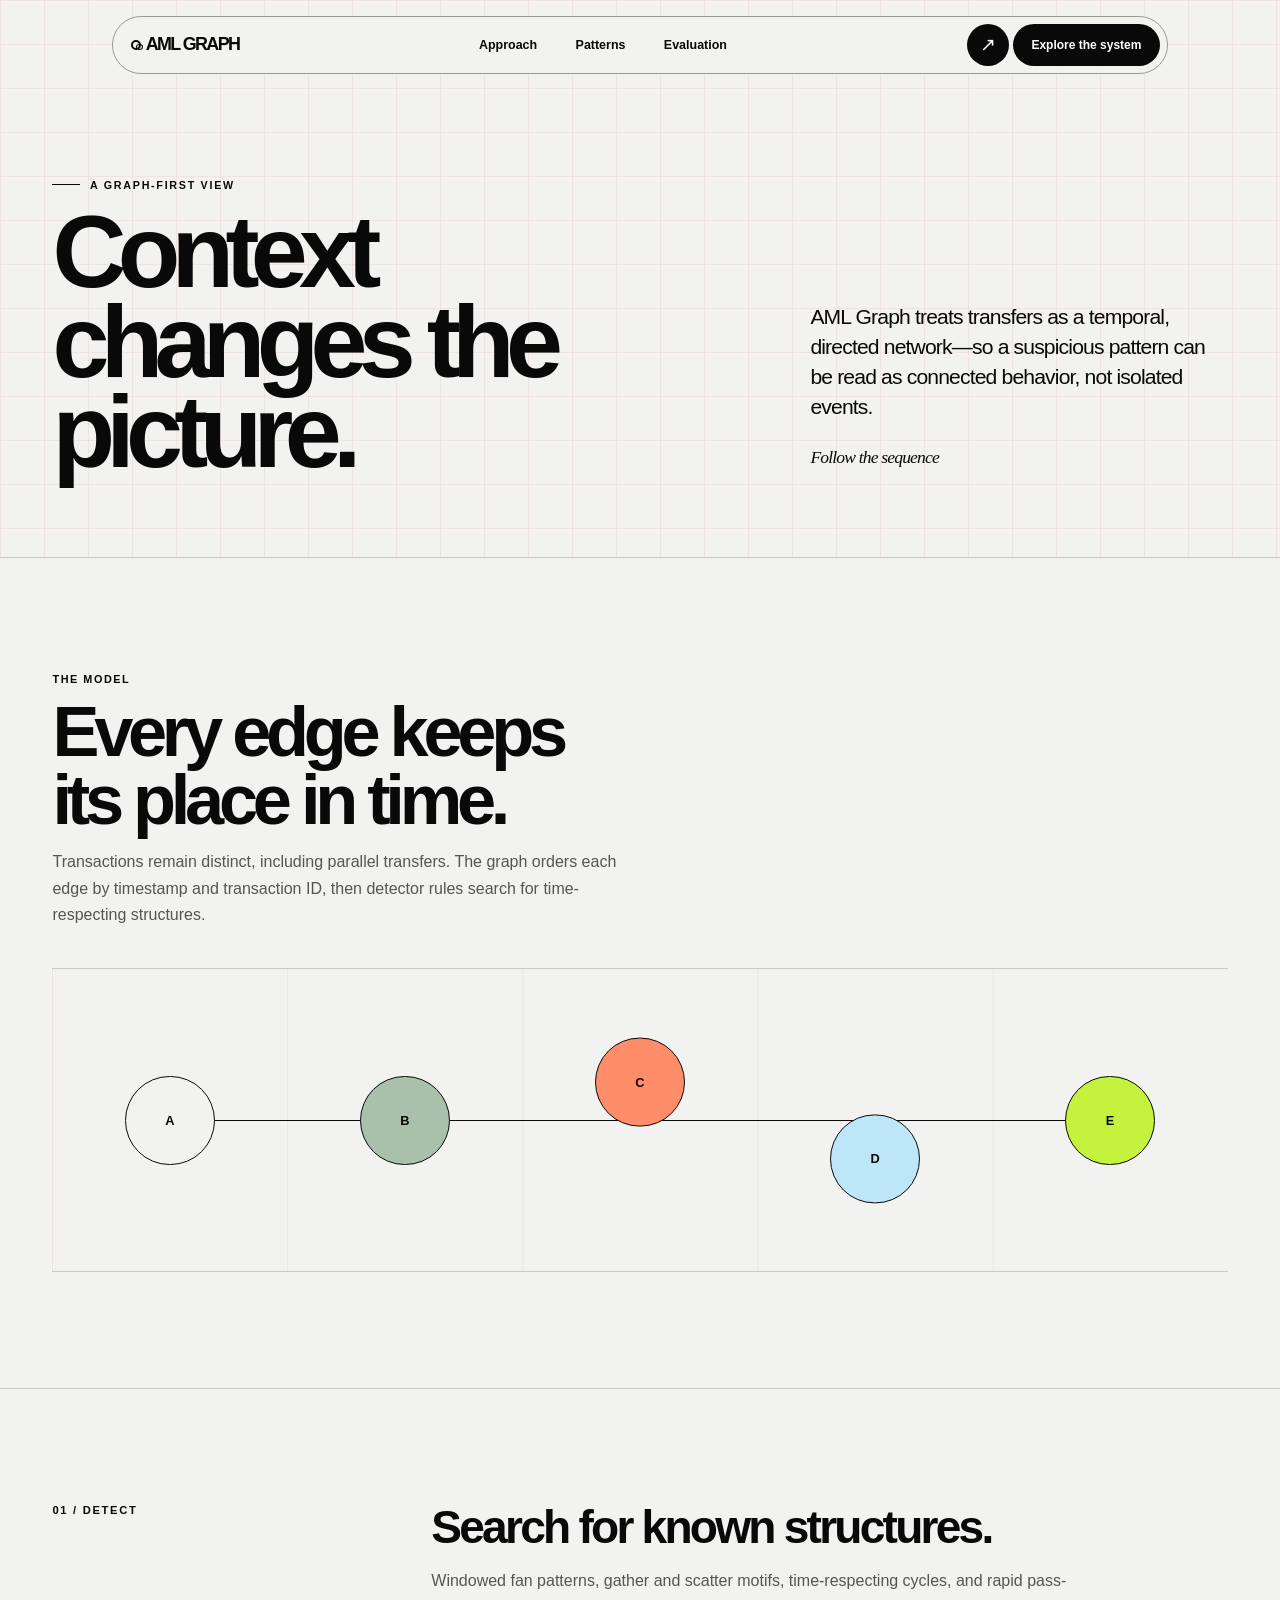
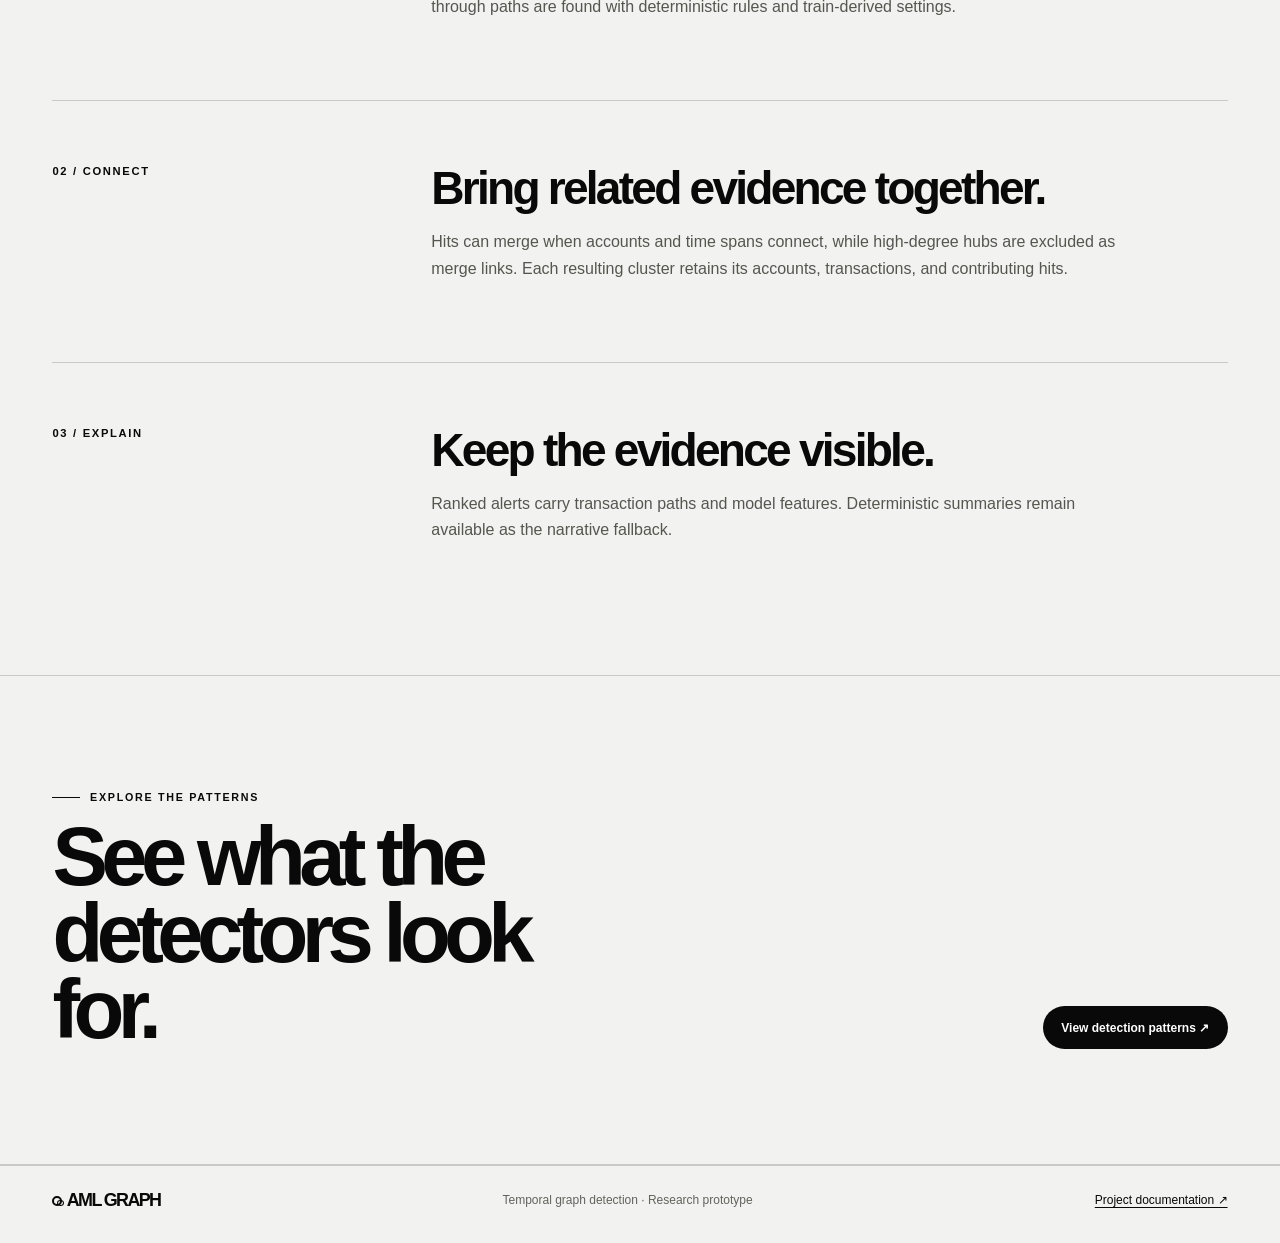
==== frontend/approach.html @ 9aa9f889 "frontend added" ====
<!doctype html>
<html lang="en"><head><meta charset="utf-8"><meta name="viewport" content="width=device-width,initial-scale=1"><meta name="theme-color" content="#f2f2f0"><meta name="description" content="How AML Graph follows connected transactions through time."><title>Approach — AML Graph</title><link rel="stylesheet" href="site-pages.css"></head>
<body>
  <header><nav class="site-nav" aria-label="Main navigation"><a class="wordmark" href="index.html"><span aria-hidden="true"></span>AML GRAPH</a><div class="nav-links" id="nav-links"><a href="approach.html" aria-current="page">Approach</a><a href="patterns.html">Patterns</a><a href="evaluation.html">Evaluation</a></div><div class="nav-actions"><a class="arrow-link" href="../README.md" aria-label="Read project documentation">↗</a><a class="nav-cta" href="index.html#workflow">Explore the system</a><button class="menu-toggle" aria-label="Open navigation" aria-expanded="false" aria-controls="nav-links">☰</button></div></nav></header>
  <main>
    <section class="page-hero"><div><p class="eyebrow">A graph-first view</p><h1>Context changes the picture.</h1></div><div class="page-intro"><p>AML Graph treats transfers as a temporal, directed network—so a suspicious pattern can be read as connected behavior, not isolated events.</p><span class="hand">Follow the sequence</span></div></section>
    <section class="page-section"><p class="section-kicker">The model</p><h2 class="section-title reveal">Every edge keeps its place in time.</h2><p class="section-lede reveal">Transactions remain distinct, including parallel transfers. The graph orders each edge by timestamp and transaction ID, then detector rules search for time-respecting structures.</p><div class="diagram reveal" role="img" aria-label="Five accounts connected by directed transaction paths"><span class="account">A</span><span class="account">B</span><span class="account">C</span><span class="account">D</span><span class="account">E</span></div></section>
    <section class="page-section"><div class="editorial-row reveal"><span class="step-number">01 / DETECT</span><div><h2>Search for known structures.</h2><p>Windowed fan patterns, gather and scatter motifs, time-respecting cycles, and rapid pass-through paths are found with deterministic rules and train-derived settings.</p></div></div><div class="editorial-row reveal"><span class="step-number">02 / CONNECT</span><div><h2>Bring related evidence together.</h2><p>Hits can merge when accounts and time spans connect, while high-degree hubs are excluded as merge links. Each resulting cluster retains its accounts, transactions, and contributing hits.</p></div></div><div class="editorial-row reveal"><span class="step-number">03 / EXPLAIN</span><div><h2>Keep the evidence visible.</h2><p>Ranked alerts carry transaction paths and model features. Deterministic summaries remain available as the narrative fallback.</p></div></div></section>
    <section class="page-section page-cta reveal"><div><p class="eyebrow">Explore the patterns</p><h2>See what the detectors look for.</h2></div><a class="nav-cta" href="patterns.html">View detection patterns ↗</a></section>
  </main><footer><a class="wordmark" href="index.html"><span aria-hidden="true"></span>AML GRAPH</a><p>Temporal graph detection · Research prototype</p><a href="../README.md">Project documentation ↗</a></footer><script src="site-pages.js" defer></script>
</body></html>
---- frontend/site-pages.css ----
/* Shared presentation for the informational pages; homepage styling stays local to index.html. */
:root { --paper:#f2f2f0; --ink:#080908; --line:#c9c9c5; --lime:#c4f23d; --sage:#a9c0aa; --sky:#bde6f8; --blue:#9fc4d5; --coral:#ff8d69; --apricot:#f3be78; --grid:rgba(207,120,101,.11); --pad:clamp(1.15rem,4.1vw,4.5rem); --sans:"Manrope","Avenir Next",Avenir,"Segoe UI",sans-serif; --hand:"Segoe Print","Bradley Hand",cursive; }
* { box-sizing:border-box; }
html { scroll-behavior:smooth; scroll-padding-top:6rem; }
body { margin:0; background:var(--paper); color:var(--ink); font-family:var(--sans); }
a { color:inherit; }
a:focus-visible,button:focus-visible { outline:3px solid var(--coral); outline-offset:4px; }
.site-nav { z-index:10; position:fixed; top:1rem; left:50%; transform:translateX(-50%); width:min(calc(100% - 2rem),66rem); min-height:3.6rem; padding:.35rem .45rem .35rem 1.15rem; display:flex; align-items:center; justify-content:space-between; gap:1rem; border:1px solid #999a96; border-radius:999px; background:rgba(242,242,240,.9); transition:width .35s ease,background .35s ease,box-shadow .35s ease; animation:nav-in .7s cubic-bezier(.2,.75,.25,1) both; }
.site-nav.is-scrolled { width:min(calc(100% - 2rem),61rem); background:rgba(242,242,240,.96); box-shadow:0 8px 30px rgba(0,0,0,.06); }
.wordmark { font-size:1.12rem; font-weight:850; letter-spacing:-.09em; text-decoration:none; white-space:nowrap; }
.wordmark span { display:inline-block; margin-right:.25em; width:.55em; height:.55em; border:2px solid currentColor; border-radius:50%; position:relative; }
.wordmark span::after { content:""; position:absolute; inset:2px -4px -2px 3px; border:1.5px solid currentColor; border-radius:50%; }
.nav-links { display:flex; align-items:center; gap:clamp(1rem,3vw,2.8rem); }
.nav-links a { text-decoration:none; font-size:.78rem; font-weight:650; transition:opacity .2s ease; }
.nav-links a:hover { opacity:.55; }
.nav-actions { display:flex; gap:.25rem; align-items:center; }
.nav-cta,.arrow-link { min-height:2.65rem; display:inline-flex; align-items:center; justify-content:center; text-decoration:none; }
.nav-cta { padding:0 1.15rem; border-radius:999px; background:var(--ink); color:white; font-size:.75rem; font-weight:700; transition:transform .2s ease,background .2s ease; }
.nav-cta:hover { transform:translateY(-2px); background:#30312e; }
.arrow-link { width:2.65rem; border-radius:50%; background:var(--ink); color:white; font-size:1.2rem; transition:transform .2s ease; }
.arrow-link:hover { transform:rotate(45deg); }
.menu-toggle { display:none; border:1px solid var(--line); background:transparent; border-radius:50%; width:2.7rem; height:2.7rem; font:inherit; }
.page-hero { padding:11rem var(--pad) 5rem; min-height:62vh; display:grid; grid-template-columns:1.1fr .7fr; gap:8vw; align-items:end; background-image:linear-gradient(to right,var(--grid) 1px,transparent 1px),linear-gradient(to bottom,var(--grid) 1px,transparent 1px); background-size:2.75rem 2.75rem; border-bottom:1px solid var(--line); }
.eyebrow { display:flex; gap:.65rem; align-items:center; margin:0 0 1rem; font-size:.67rem; font-weight:750; letter-spacing:.16em; text-transform:uppercase; }
.eyebrow::before { content:""; width:1.7rem; height:1px; background:currentColor; }
h1 { max-width:11ch; margin:0; font-size:clamp(3.5rem,8vw,8rem); line-height:.88; letter-spacing:-.085em; font-weight:760; }
.page-intro { max-width:29rem; padding-bottom:.35rem; font-size:clamp(1.1rem,1.65vw,1.5rem); line-height:1.42; letter-spacing:-.04em; }
.page-intro p { margin:0 0 1.2rem; }
.hand { font-family:var(--hand); font-style:italic; font-size:1.1rem; transform:rotate(-4deg); }
.page-section { padding:clamp(4.5rem,9vw,8rem) var(--pad); border-bottom:1px solid var(--line); }
.section-kicker { margin:0 0 .8rem; font-size:.68rem; font-weight:750; letter-spacing:.14em; text-transform:uppercase; }
.section-title { margin:0; max-width:15ch; font-size:clamp(2.5rem,5.5vw,5.4rem); letter-spacing:-.075em; line-height:.96; }
.section-lede { max-width:36rem; color:#555650; line-height:1.65; }
.editorial-row { display:grid; grid-template-columns:.55fr 1.45fr; gap:6vw; align-items:start; }
.editorial-row + .editorial-row { margin-top:4rem; padding-top:4rem; border-top:1px solid var(--line); }
.step-number { font-size:.7rem; letter-spacing:.15em; font-weight:750; }
.editorial-row h2 { margin:0; font-size:clamp(1.8rem,3.6vw,3.5rem); letter-spacing:-.06em; line-height:1.04; }
.editorial-row p { max-width:43rem; color:#555650; line-height:1.65; }
.diagram { min-height:19rem; margin-top:2.5rem; position:relative; display:grid; grid-template-columns:repeat(5,1fr); align-items:center; border-block:1px solid var(--line); background-image:linear-gradient(to right,var(--grid) 1px,transparent 1px); background-size:20% 100%; }
.diagram::before { content:""; position:absolute; left:10%; right:10%; top:50%; height:1px; background:var(--ink); }
.account { position:relative; z-index:1; justify-self:center; width:clamp(3.5rem,7vw,6rem); aspect-ratio:1; border:1px solid var(--ink); border-radius:50%; display:grid; place-items:center; background:var(--paper); font-size:.8rem; font-weight:750; }
.account:nth-of-type(2) { background:var(--sage); }.account:nth-of-type(3) { background:var(--coral); transform:translateY(-2.4rem); }.account:nth-of-type(4) { background:var(--sky); transform:translateY(2.4rem); }.account:nth-of-type(5) { background:var(--lime); }
.pattern-list { margin-top:3rem; border-top:1px solid var(--line); }
.pattern { display:grid; grid-template-columns:.42fr 1fr .8fr; gap:2rem; align-items:center; padding:1.5rem 0; border-bottom:1px solid var(--line); }
.pattern-index { color:#666760; font-size:.68rem; letter-spacing:.13em; }
.pattern h2 { margin:0; font-size:clamp(1.4rem,3vw,2.6rem); letter-spacing:-.06em; }
.pattern p { max-width:28rem; margin:.35rem 0 0; color:#555650; font-size:.9rem; line-height:1.5; }
.pattern-mark { width:5rem; height:5rem; justify-self:center; display:grid; place-items:center; font-size:2.7rem; font-weight:700; }
.pattern:nth-child(1) .pattern-mark { border-radius:50%; background:var(--lime); }
.pattern:nth-child(2) .pattern-mark { background:var(--sage); transform:rotate(45deg) scale(.7); }
.pattern:nth-child(3) .pattern-mark { border:1rem solid var(--coral); border-radius:50%; border-right-color:transparent; transform:rotate(-30deg); }
.pattern:nth-child(4) .pattern-mark { background:var(--sky); clip-path:polygon(0 0,100% 0,100% 100%,0 100%); }
.metric-grid { margin-top:3rem; display:grid; grid-template-columns:repeat(3,1fr); border-block:1px solid var(--line); }
.metric { padding:1.5rem 1.4rem 1.7rem 0; }
.metric + .metric { padding-left:1.4rem; border-left:1px solid var(--line); }
.metric strong { display:block; font-size:clamp(2.2rem,5vw,4.7rem); letter-spacing:-.08em; line-height:1; }
.metric span { display:block; margin-top:.65rem; color:#555650; font-size:.8rem; }
.note { padding:1rem 1.2rem; border-left:3px solid var(--coral); background:rgba(255,141,105,.1); max-width:55rem; line-height:1.55; }
.page-cta { display:flex; align-items:end; justify-content:space-between; gap:2rem; }
.page-cta h2 { max-width:12ch; margin:0; font-size:clamp(2.7rem,6.5vw,6rem); line-height:.92; letter-spacing:-.08em; }
footer { padding:1.5rem var(--pad) 2rem; border-top:1px solid var(--line); display:flex; justify-content:space-between; align-items:center; gap:1rem; font-size:.75rem; }
footer p { margin:0; color:#62635d; }
footer a:last-child { text-underline-offset:3px; }
.reveal { opacity:0; transform:translateY(18px); transition:opacity .7s ease,transform .7s cubic-bezier(.2,.7,.2,1); }
.reveal.is-visible { opacity:1; transform:translateY(0); }
@keyframes nav-in { from { opacity:0; transform:translate(-50%,-12px); } to { opacity:1; transform:translate(-50%,0); } }
@media(max-width:760px) {
 .site-nav { padding-left:.9rem; }.menu-toggle { display:inline-grid; place-items:center; }
 .nav-links { display:none; position:absolute; top:calc(100% + .55rem); left:0; right:0; padding:.65rem; border:1px solid var(--line); border-radius:1.2rem; background:var(--paper); box-shadow:0 14px 35px rgba(0,0,0,.09); }
 .nav-links.is-open { display:grid; gap:0; }.nav-links a { padding:.9rem; }.nav-cta { display:none; }
 .page-hero { padding-top:8.5rem; min-height:0; grid-template-columns:1fr; gap:1.4rem; }.page-intro { max-width:32rem; }
 .editorial-row { grid-template-columns:1fr; gap:.7rem; }.editorial-row + .editorial-row { margin-top:2.5rem; padding-top:2.5rem; }
 .diagram { min-height:14rem; }.pattern { grid-template-columns:2.3rem 1fr 3rem; gap:.75rem; }.pattern-mark { width:3.2rem; height:3.2rem; font-size:1.8rem; }
 .metric-grid { grid-template-columns:1fr; }.metric { padding:1.25rem 0; }.metric + .metric { padding-left:0; border-left:0; border-top:1px solid var(--line); }
 .page-cta,footer { align-items:flex-start; flex-direction:column; }
}
@media(prefers-reduced-motion:reduce) { *,*::before,*::after { scroll-behavior:auto!important; animation-duration:.01ms!important; animation-iteration-count:1!important; transition-duration:.01ms!important; }.reveal { opacity:1; transform:none; } }
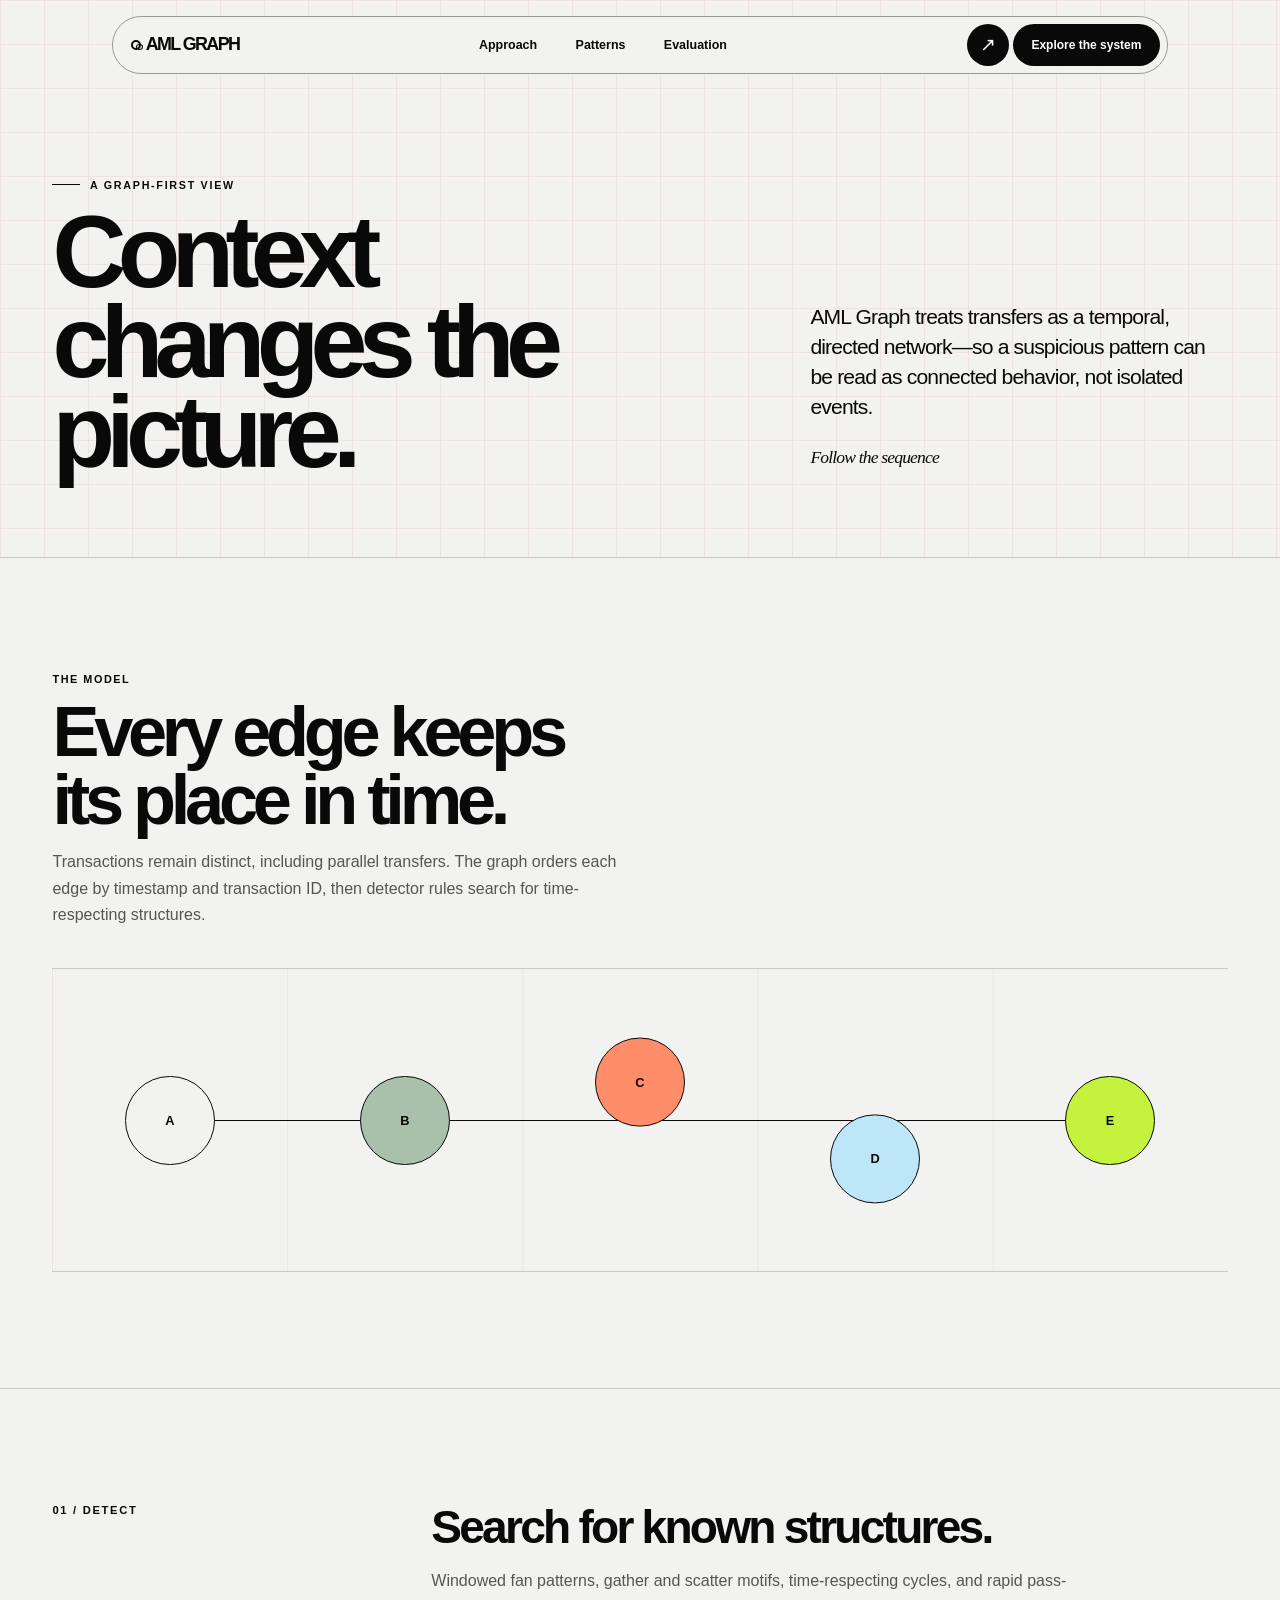
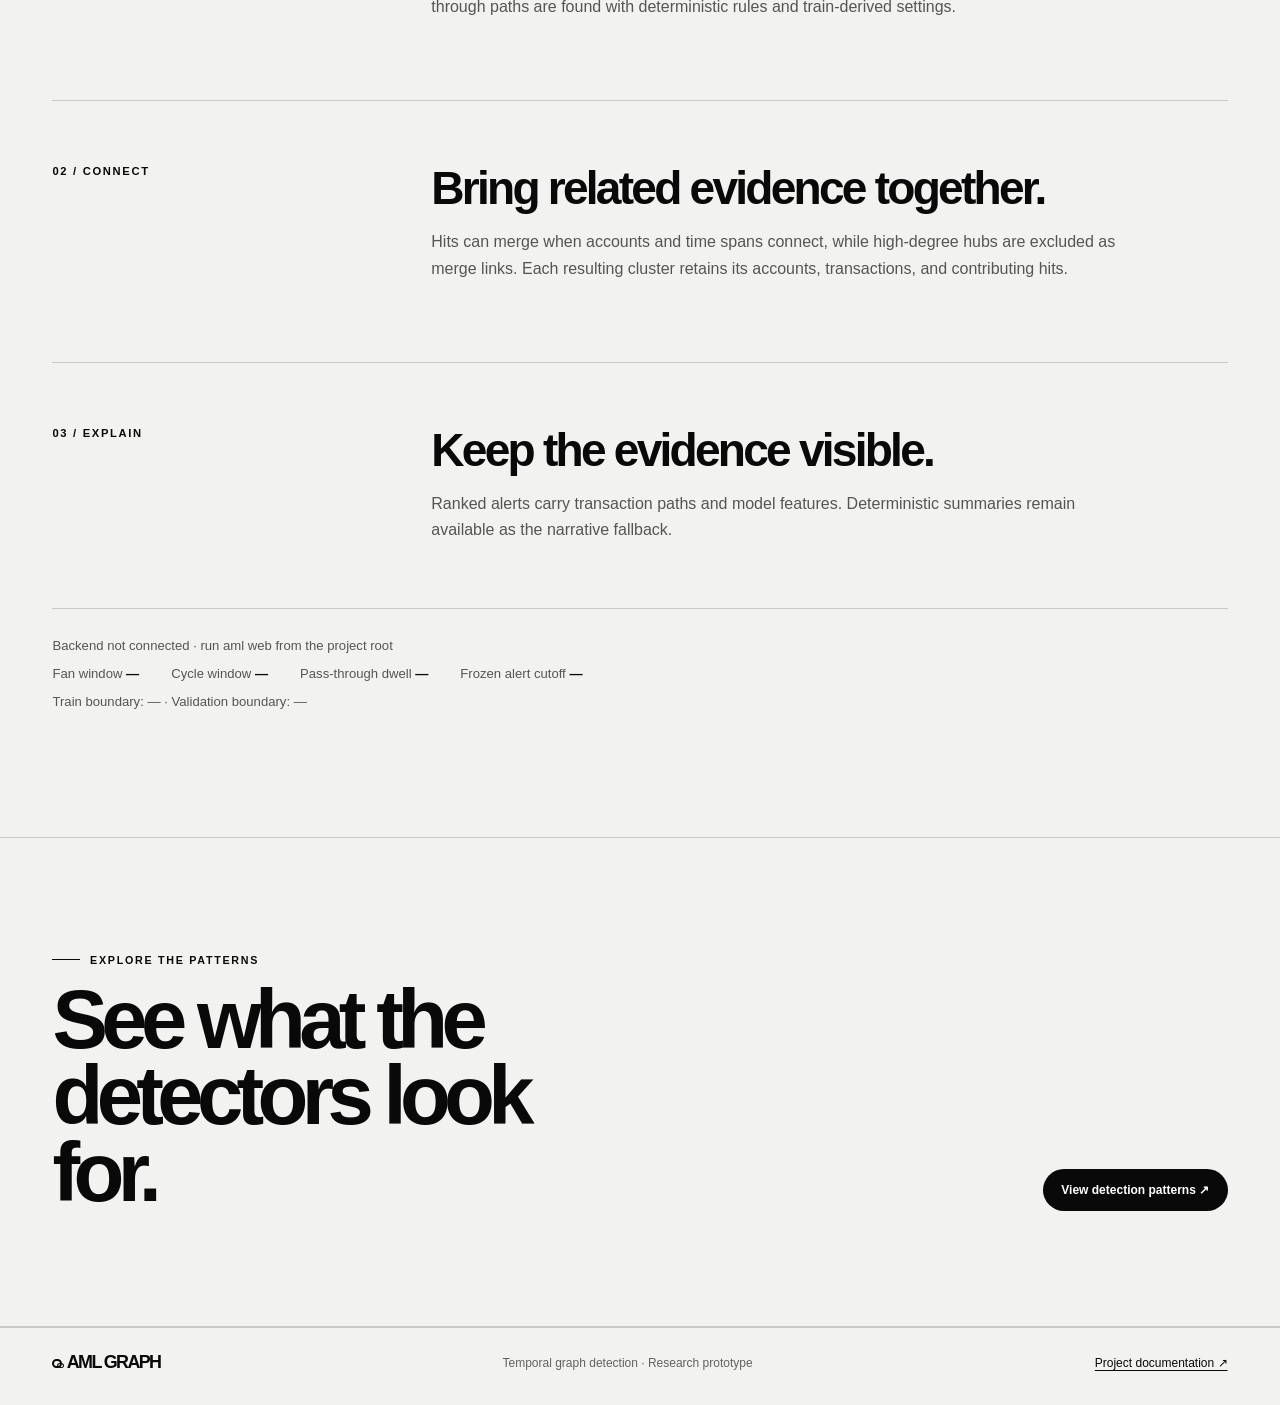
==== commit 0bdcb7d3: "feat: connect frontend and expand validation evaluation" ====
--- a/frontend/approach.html
+++ b/frontend/approach.html
@@ -1,11 +1,13 @@
 <!doctype html>
 <html lang="en"><head><meta charset="utf-8"><meta name="viewport" content="width=device-width,initial-scale=1"><meta name="theme-color" content="#f2f2f0"><meta name="description" content="How AML Graph follows connected transactions through time."><title>Approach — AML Graph</title><link rel="stylesheet" href="site-pages.css"></head>
-<body>
+<body data-page="approach">
   <header><nav class="site-nav" aria-label="Main navigation"><a class="wordmark" href="index.html"><span aria-hidden="true"></span>AML GRAPH</a><div class="nav-links" id="nav-links"><a href="approach.html" aria-current="page">Approach</a><a href="patterns.html">Patterns</a><a href="evaluation.html">Evaluation</a></div><div class="nav-actions"><a class="arrow-link" href="../README.md" aria-label="Read project documentation">↗</a><a class="nav-cta" href="index.html#workflow">Explore the system</a><button class="menu-toggle" aria-label="Open navigation" aria-expanded="false" aria-controls="nav-links">☰</button></div></nav></header>
   <main>
     <section class="page-hero"><div><p class="eyebrow">A graph-first view</p><h1>Context changes the picture.</h1></div><div class="page-intro"><p>AML Graph treats transfers as a temporal, directed network—so a suspicious pattern can be read as connected behavior, not isolated events.</p><span class="hand">Follow the sequence</span></div></section>
     <section class="page-section"><p class="section-kicker">The model</p><h2 class="section-title reveal">Every edge keeps its place in time.</h2><p class="section-lede reveal">Transactions remain distinct, including parallel transfers. The graph orders each edge by timestamp and transaction ID, then detector rules search for time-respecting structures.</p><div class="diagram reveal" role="img" aria-label="Five accounts connected by directed transaction paths"><span class="account">A</span><span class="account">B</span><span class="account">C</span><span class="account">D</span><span class="account">E</span></div></section>
-    <section class="page-section"><div class="editorial-row reveal"><span class="step-number">01 / DETECT</span><div><h2>Search for known structures.</h2><p>Windowed fan patterns, gather and scatter motifs, time-respecting cycles, and rapid pass-through paths are found with deterministic rules and train-derived settings.</p></div></div><div class="editorial-row reveal"><span class="step-number">02 / CONNECT</span><div><h2>Bring related evidence together.</h2><p>Hits can merge when accounts and time spans connect, while high-degree hubs are excluded as merge links. Each resulting cluster retains its accounts, transactions, and contributing hits.</p></div></div><div class="editorial-row reveal"><span class="step-number">03 / EXPLAIN</span><div><h2>Keep the evidence visible.</h2><p>Ranked alerts carry transaction paths and model features. Deterministic summaries remain available as the narrative fallback.</p></div></div></section>
+    <section class="page-section"><div class="editorial-row reveal"><span class="step-number">01 / DETECT</span><div><h2>Search for known structures.</h2><p>Windowed fan patterns, gather and scatter motifs, time-respecting cycles, and rapid pass-through paths are found with deterministic rules and train-derived settings.</p></div></div><div class="editorial-row reveal"><span class="step-number">02 / CONNECT</span><div><h2>Bring related evidence together.</h2><p>Hits can merge when accounts and time spans connect, while high-degree hubs are excluded as merge links. Each resulting cluster retains its accounts, transactions, and contributing hits.</p></div></div><div class="editorial-row reveal"><span class="step-number">03 / EXPLAIN</span><div><h2>Keep the evidence visible.</h2><p>Ranked alerts carry transaction paths and model features. Deterministic summaries remain available as the narrative fallback.</p></div></div>
+      <div class="runtime-settings"><p data-backend-status>Loading trained settings…</p><ul><li>Fan window <strong data-value="fan-window">—</strong></li><li>Cycle window <strong data-value="cycle-window">—</strong></li><li>Pass-through dwell <strong data-value="pass-window">—</strong></li><li>Frozen alert cutoff <strong data-value="cutoff">—</strong></li></ul><p>Train boundary: <time data-value="train-end">—</time> · Validation boundary: <time data-value="validation-end">—</time></p></div>
+    </section>
     <section class="page-section page-cta reveal"><div><p class="eyebrow">Explore the patterns</p><h2>See what the detectors look for.</h2></div><a class="nav-cta" href="patterns.html">View detection patterns ↗</a></section>
   </main><footer><a class="wordmark" href="index.html"><span aria-hidden="true"></span>AML GRAPH</a><p>Temporal graph detection · Research prototype</p><a href="../README.md">Project documentation ↗</a></footer><script src="site-pages.js" defer></script>
 </body></html>
--- a/frontend/site-pages.css
+++ b/frontend/site-pages.css
@@ -45,6 +45,7 @@
 .pattern-index { color:#666760; font-size:.68rem; letter-spacing:.13em; }
 .pattern h2 { margin:0; font-size:clamp(1.4rem,3vw,2.6rem); letter-spacing:-.06em; }
 .pattern p { max-width:28rem; margin:.35rem 0 0; color:#555650; font-size:.9rem; line-height:1.5; }
+.pattern-live { display:block; margin-top:.65rem; color:#555650; font-size:.72rem; }
 .pattern-mark { width:5rem; height:5rem; justify-self:center; display:grid; place-items:center; font-size:2.7rem; font-weight:700; }
 .pattern:nth-child(1) .pattern-mark { border-radius:50%; background:var(--lime); }
 .pattern:nth-child(2) .pattern-mark { background:var(--sage); transform:rotate(45deg) scale(.7); }
@@ -56,6 +57,12 @@
 .metric strong { display:block; font-size:clamp(2.2rem,5vw,4.7rem); letter-spacing:-.08em; line-height:1; }
 .metric span { display:block; margin-top:.65rem; color:#555650; font-size:.8rem; }
 .note { padding:1rem 1.2rem; border-left:3px solid var(--coral); background:rgba(255,141,105,.1); max-width:55rem; line-height:1.55; }
+.runtime-settings { margin-top:3rem; padding-top:1rem; border-top:1px solid var(--line); color:#555650; font-size:.82rem; }
+.runtime-settings ul { list-style:none; padding:0; display:flex; flex-wrap:wrap; gap:.75rem 2rem; }
+.runtime-settings strong { color:var(--ink); }
+.data-list { list-style:none; padding:0; margin:2rem 0 0; border-top:1px solid var(--line); }
+.data-list li { padding:1rem 0; display:flex; justify-content:space-between; gap:1rem; border-bottom:1px solid var(--line); font-size:.88rem; }
+.data-list li span:last-child { text-align:right; font-variant-numeric:tabular-nums; }
 .page-cta { display:flex; align-items:end; justify-content:space-between; gap:2rem; }
 .page-cta h2 { max-width:12ch; margin:0; font-size:clamp(2.7rem,6.5vw,6rem); line-height:.92; letter-spacing:-.08em; }
 footer { padding:1.5rem var(--pad) 2rem; border-top:1px solid var(--line); display:flex; justify-content:space-between; align-items:center; gap:1rem; font-size:.75rem; }
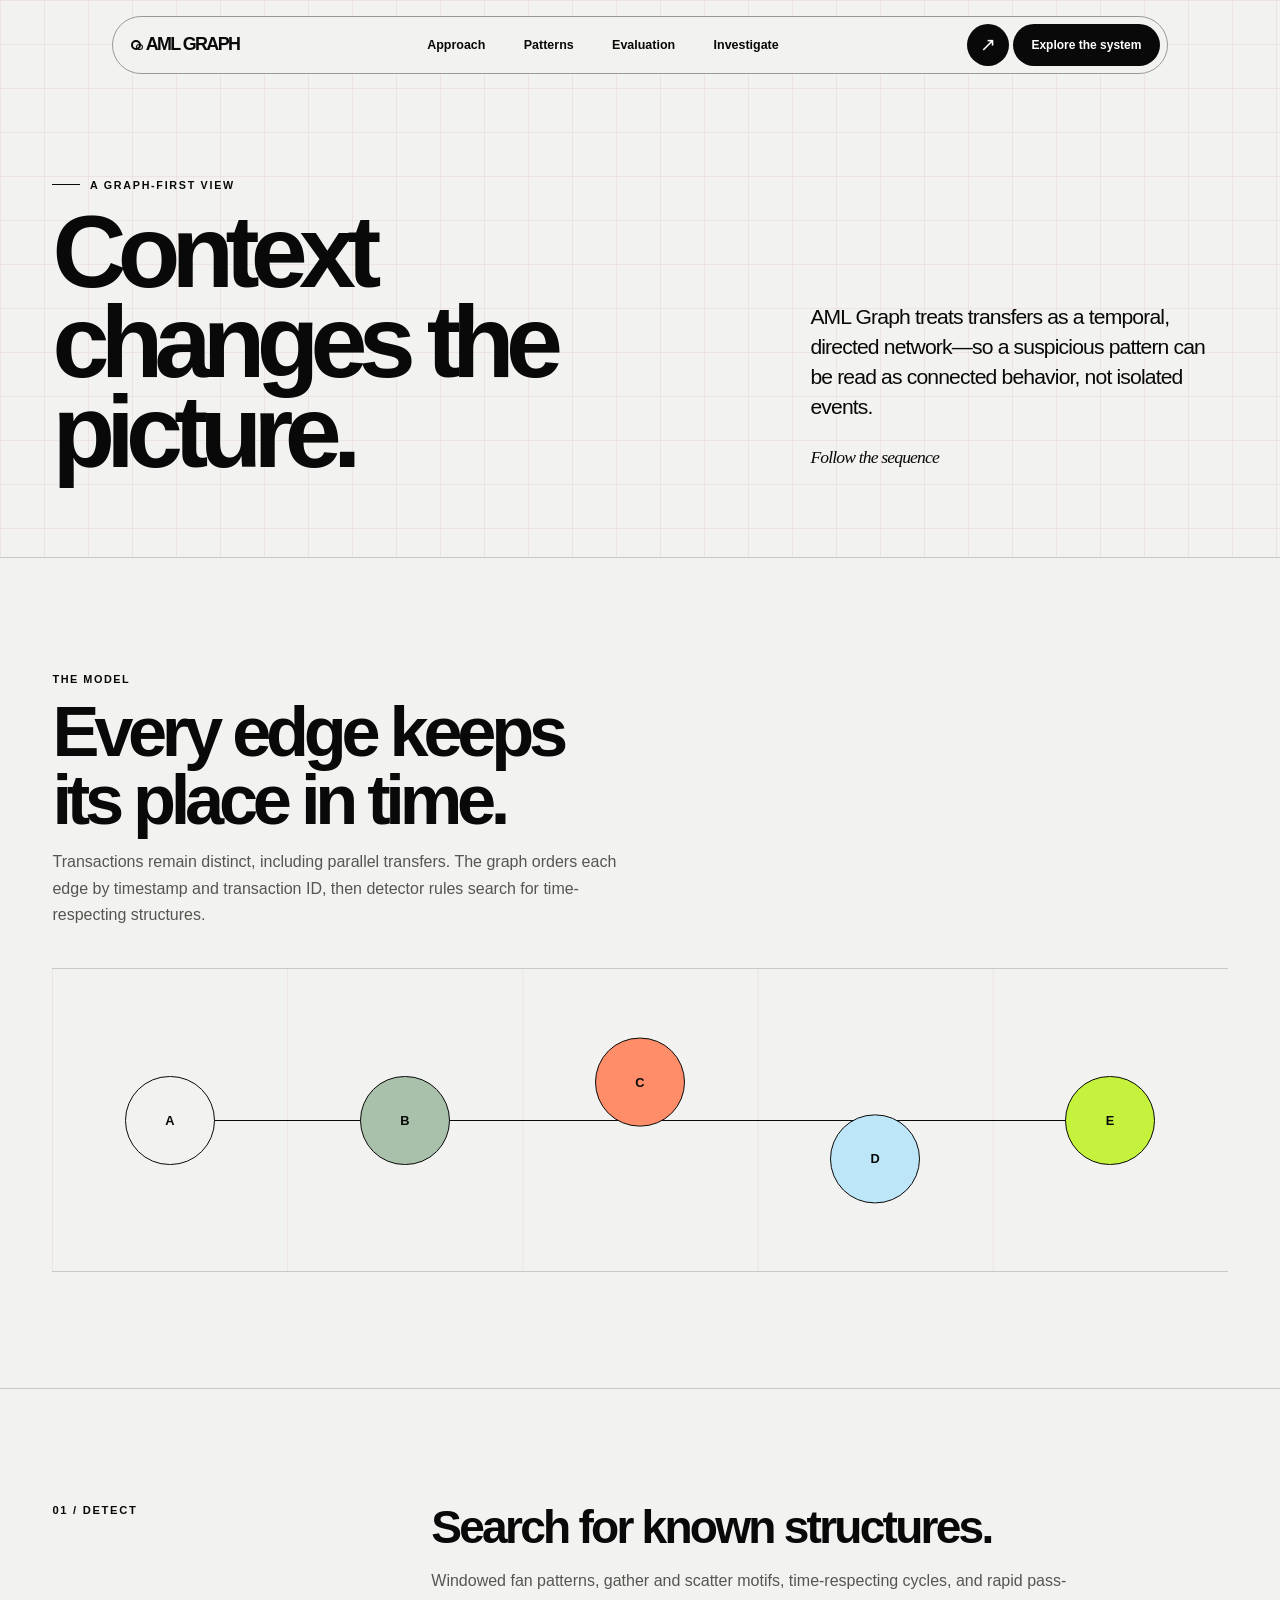
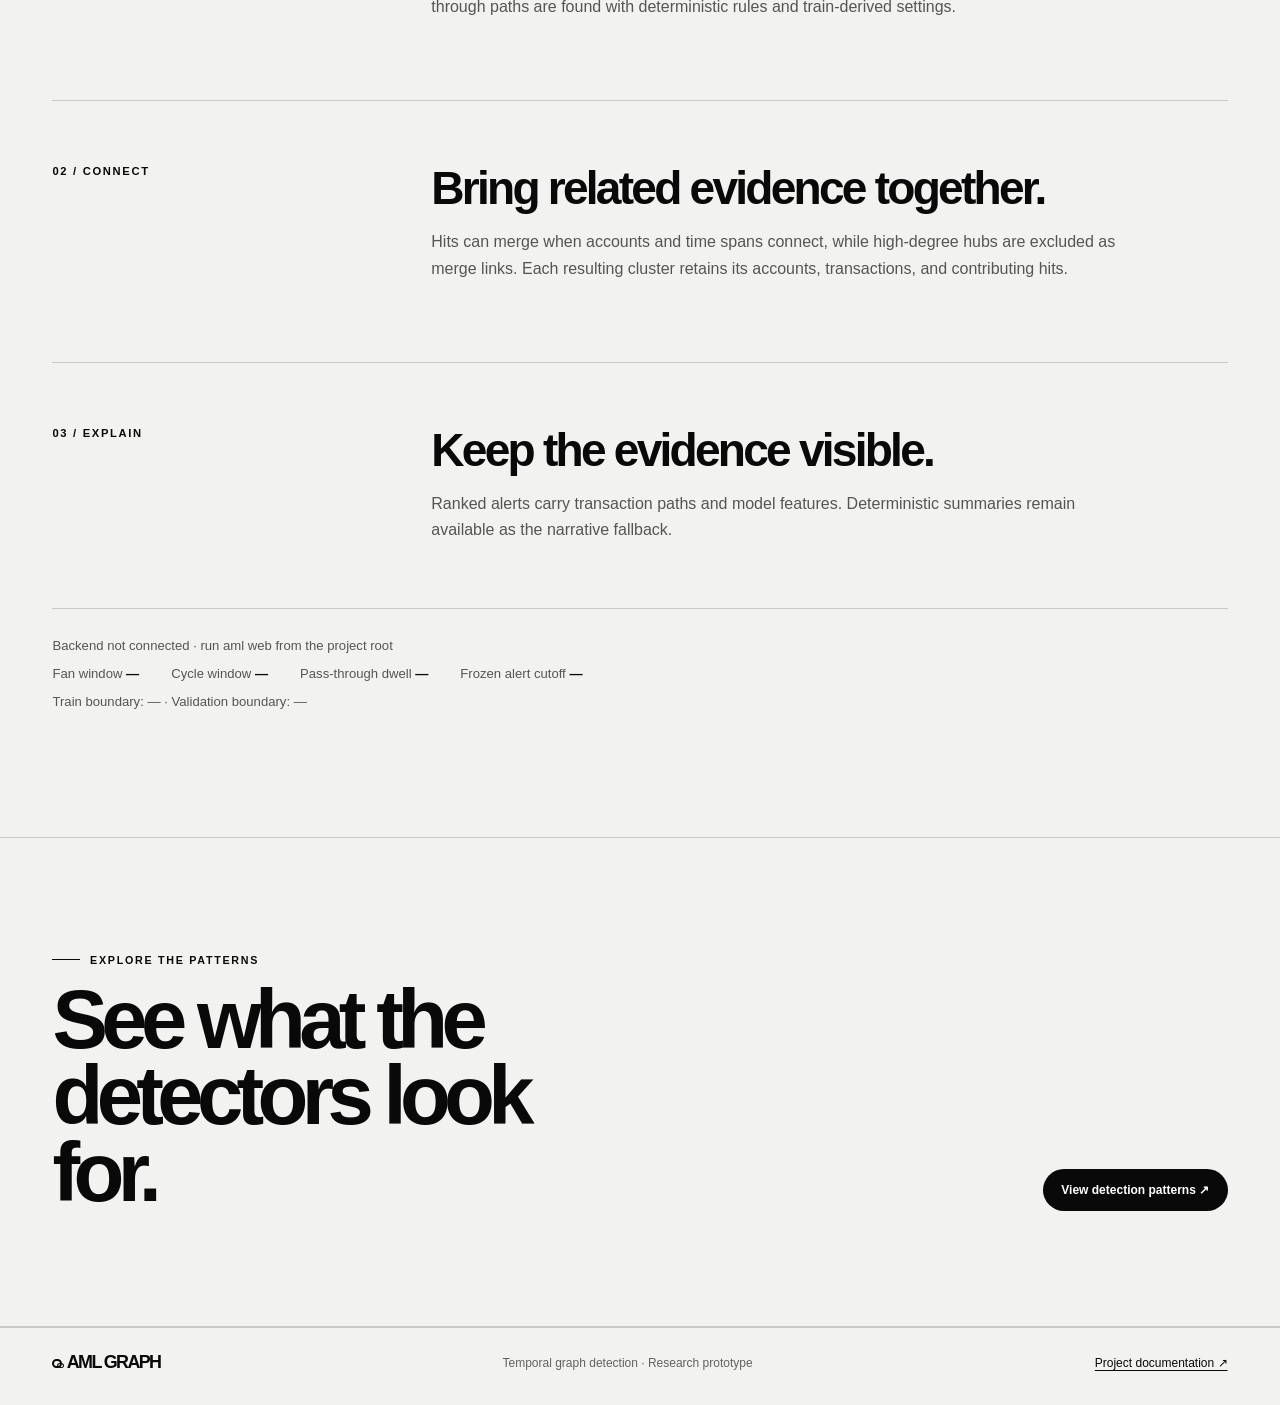
==== commit ad421015: "graph added" ====
--- a/frontend/approach.html
+++ b/frontend/approach.html
@@ -1,7 +1,7 @@
 <!doctype html>
 <html lang="en"><head><meta charset="utf-8"><meta name="viewport" content="width=device-width,initial-scale=1"><meta name="theme-color" content="#f2f2f0"><meta name="description" content="How AML Graph follows connected transactions through time."><title>Approach — AML Graph</title><link rel="stylesheet" href="site-pages.css"></head>
 <body data-page="approach">
-  <header><nav class="site-nav" aria-label="Main navigation"><a class="wordmark" href="index.html"><span aria-hidden="true"></span>AML GRAPH</a><div class="nav-links" id="nav-links"><a href="approach.html" aria-current="page">Approach</a><a href="patterns.html">Patterns</a><a href="evaluation.html">Evaluation</a></div><div class="nav-actions"><a class="arrow-link" href="../README.md" aria-label="Read project documentation">↗</a><a class="nav-cta" href="index.html#workflow">Explore the system</a><button class="menu-toggle" aria-label="Open navigation" aria-expanded="false" aria-controls="nav-links">☰</button></div></nav></header>
+  <header><nav class="site-nav" aria-label="Main navigation"><a class="wordmark" href="index.html"><span aria-hidden="true"></span>AML GRAPH</a><div class="nav-links" id="nav-links"><a href="approach.html" aria-current="page">Approach</a><a href="patterns.html">Patterns</a><a href="evaluation.html">Evaluation</a><a href="investigation.html">Investigate</a></div><div class="nav-actions"><a class="arrow-link" href="../README.md" aria-label="Read project documentation">↗</a><a class="nav-cta" href="index.html#workflow">Explore the system</a><button class="menu-toggle" aria-label="Open navigation" aria-expanded="false" aria-controls="nav-links">☰</button></div></nav></header>
   <main>
     <section class="page-hero"><div><p class="eyebrow">A graph-first view</p><h1>Context changes the picture.</h1></div><div class="page-intro"><p>AML Graph treats transfers as a temporal, directed network—so a suspicious pattern can be read as connected behavior, not isolated events.</p><span class="hand">Follow the sequence</span></div></section>
     <section class="page-section"><p class="section-kicker">The model</p><h2 class="section-title reveal">Every edge keeps its place in time.</h2><p class="section-lede reveal">Transactions remain distinct, including parallel transfers. The graph orders each edge by timestamp and transaction ID, then detector rules search for time-respecting structures.</p><div class="diagram reveal" role="img" aria-label="Five accounts connected by directed transaction paths"><span class="account">A</span><span class="account">B</span><span class="account">C</span><span class="account">D</span><span class="account">E</span></div></section>
